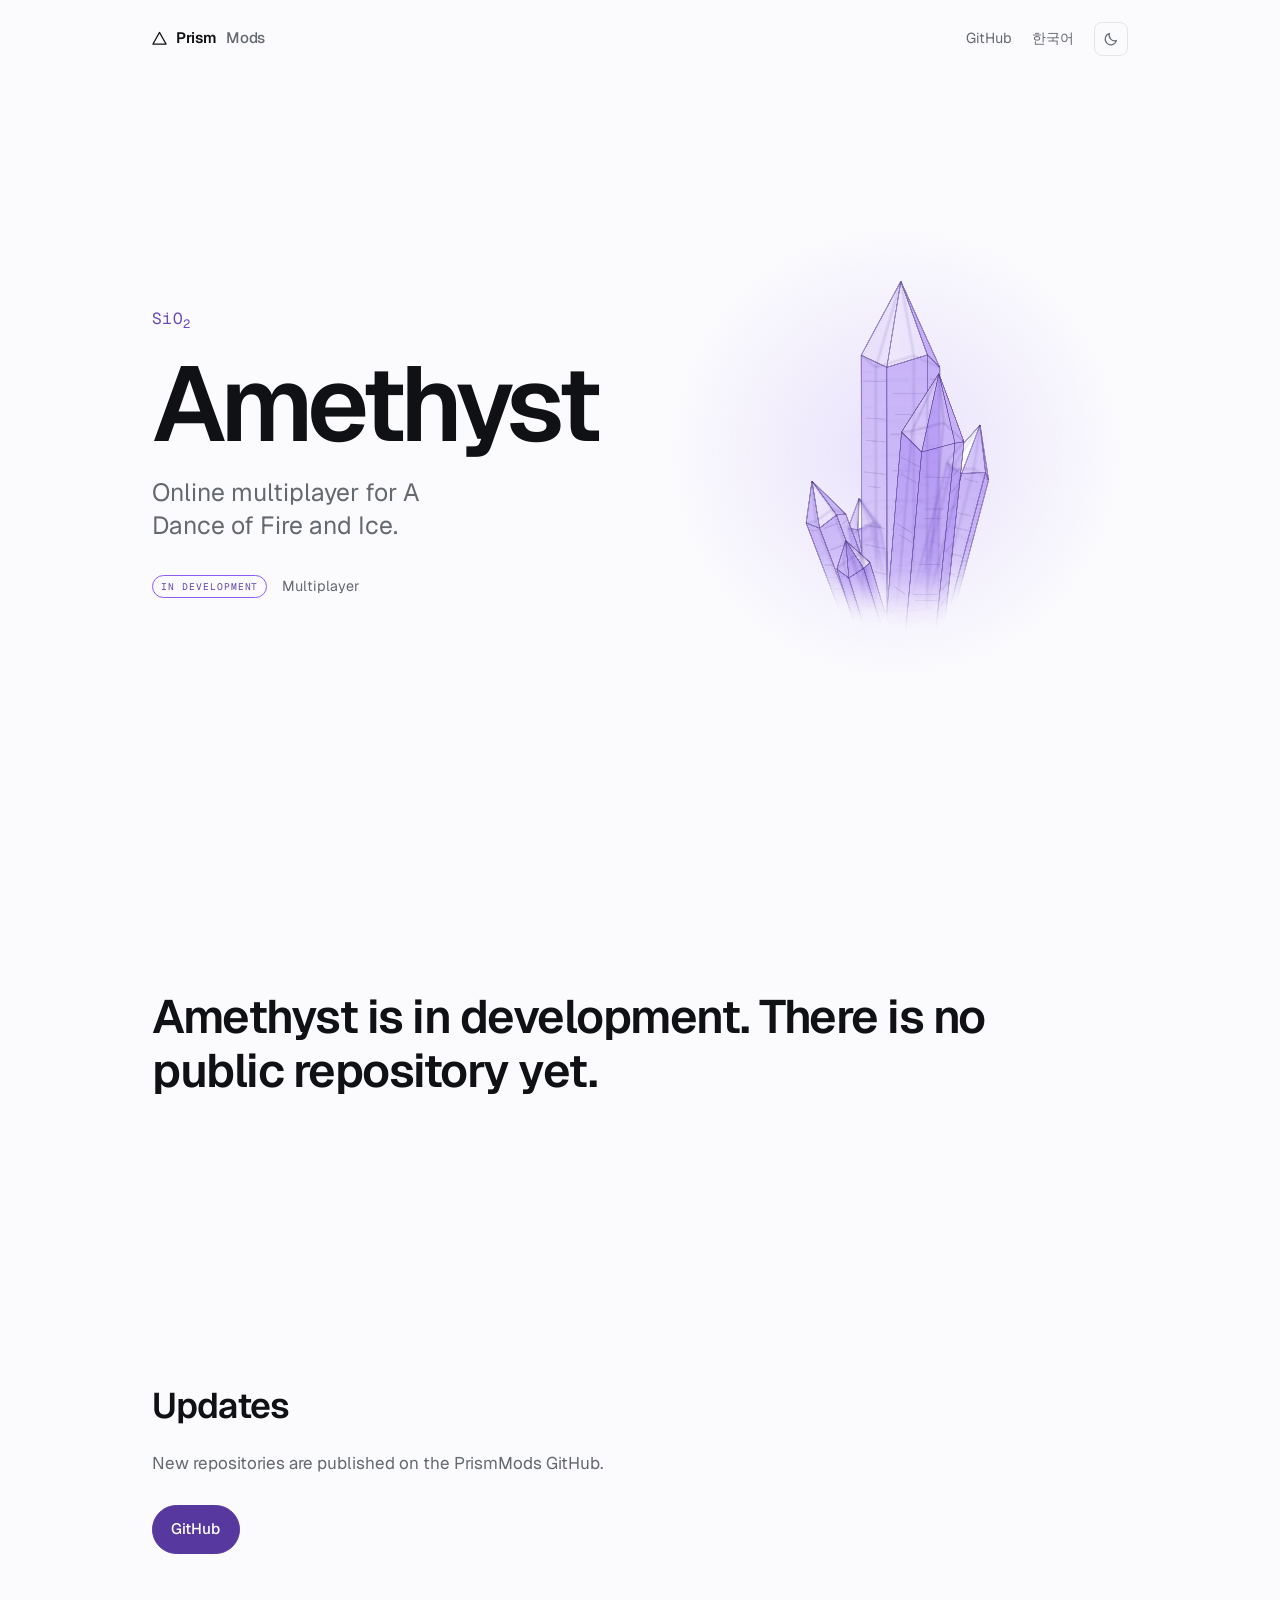
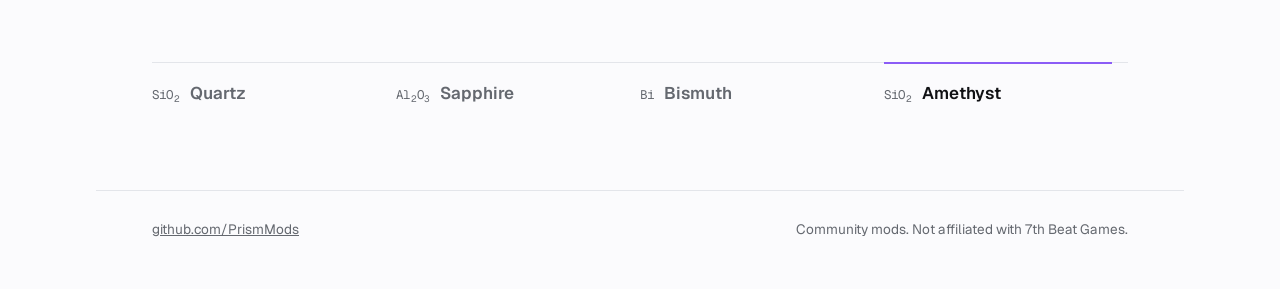
==== amethyst/index.html @ d1c024ca "Add mod pages, WebGL crystals and docs - The home page's mod cards become a ruled list, each row lin" ====
<!doctype html>
<html lang="en" dir="ltr">

<head>
  <meta charset="utf-8">
  <meta name="viewport" content="width=device-width, initial-scale=1">
  <title data-i18n="AMETHYST_TITLE">Amethyst — PrismMods</title>
  <meta name="description" data-i18n="AMETHYST_DESC"
    content="Amethyst is online multiplayer for A Dance of Fire and Ice, currently in development.">
  <meta name="color-scheme" content="light dark">

  <meta property="og:title" content="Amethyst — PrismMods">
  <meta property="og:description" content="Online multiplayer for A Dance of Fire and Ice, in development.">
  <meta property="og:type" content="website">
  <meta property="og:url" content="https://prismmods.github.io/amethyst/">

  <link rel="icon"
    href="data:image/svg+xml,%3Csvg xmlns='http://www.w3.org/2000/svg' viewBox='0 0 32 32'%3E%3Cpath d='M16 3 30 28H2Z' fill='none' stroke='%23101114' stroke-width='2.5' stroke-linejoin='round'/%3E%3Cpath d='M16 3v25' stroke='%238B5CF6' stroke-width='2'/%3E%3C/svg%3E">
  <link rel="preconnect" href="https://fonts.googleapis.com">
  <link rel="preconnect" href="https://fonts.gstatic.com" crossorigin>
  <link rel="stylesheet"
    href="https://fonts.googleapis.com/css2?family=Geist+Mono:wght@400;500&family=Geist:wght@400;500;600;700&display=swap">
  <link rel="stylesheet" href="../styles.css">

  <script>
    // Same pre-paint step as the home page: theme and language before first paint.
    document.documentElement.classList.add('js');
    try {
      var t = localStorage.getItem('theme');
      if (t) document.documentElement.dataset.theme = t;
      var l = localStorage.getItem('lang');
      document.documentElement.lang =
        l || ((navigator.language || '').toLowerCase().startsWith('ko') ? 'ko-KR' : 'en-US');
    } catch (e) { }
  </script>
</head>

<body class="modpage" style="--gem:#8b5cf6">
  <a class="skip" href="#main" data-i18n="SKIP_TO_CONTENT">Skip to content</a>

  <header class="bar">
    <a class="mark" href="../">
      <svg class="mark-glyph" viewBox="0 0 32 32" aria-hidden="true">
        <path d="M16 3 30 28H2Z" />
      </svg>
      Prism<span>Mods</span>
    </a>
    <nav class="bar-nav">
      <a href="https://github.com/PrismMods">GitHub</a>
      <button id="lang-toggle" type="button" lang="ko">한국어</button>
      <button id="theme-toggle" type="button" aria-label="Switch to dark theme">
        <svg class="icon-sun" viewBox="0 0 24 24" aria-hidden="true">
          <circle cx="12" cy="12" r="4.2" />
          <path
            d="M12 2v3M12 19v3M2 12h3M19 12h3M4.9 4.9l2.2 2.2M16.9 16.9l2.2 2.2M19.1 4.9l-2.2 2.2M7.1 16.9l-2.2 2.2" />
        </svg>
        <svg class="icon-moon" viewBox="0 0 24 24" aria-hidden="true">
          <path d="M20 14.5A8.5 8.5 0 0 1 9.5 4a8.5 8.5 0 1 0 10.5 10.5Z" />
        </svg>
      </button>
    </nav>
  </header>

  <main id="main">
    <section class="intro" aria-labelledby="mod-name">
      <div class="intro-copy">
        <p class="intro-formula formula">SiO<sub>2</sub></p>
        <h1 id="mod-name" class="intro-name">Amethyst</h1>
        <p class="intro-tag" data-i18n="AMETHYST_TAG">Online multiplayer for A Dance of Fire and Ice.</p>
        <p class="intro-meta">
          <span class="badge" data-i18n="STAGE_DEV">In development</span>
          <span data-i18n="CAT_MULTIPLAYER">Multiplayer</span>
        </p>
      </div>
      <canvas class="gem" data-crystal="amethyst" aria-hidden="true"></canvas>
    </section>

    <section class="statement">
      <p><span data-i18n="AMETHYST_STATEMENT">Amethyst is in development. There is no public repository yet.</span></p>
    </section>

    <section class="get" aria-labelledby="get-heading">
      <h2 id="get-heading" data-i18n="AMETHYST_GET">Updates</h2>
      <p class="get-note" data-i18n="AMETHYST_GET_NOTE">New repositories are published on the PrismMods GitHub.</p>
      <p class="get-links">
        <a class="btn btn-gem" href="https://github.com/PrismMods" data-i18n="BTN_FOLLOW">GitHub</a>
      </p>
    </section>

    <nav class="pager" aria-label="Mods" data-i18n-label="PAGER_LABEL">
      <ul>
        <li style="--gem:#e8a3b4"><a href="../quartz/"><span class="formula">SiO<sub>2</sub></span>Quartz</a></li>
        <li style="--gem:#3a6ff0"><a href="../sapphire/"><span
              class="formula">Al<sub>2</sub>O<sub>3</sub></span>Sapphire</a></li>
        <li class="bismuth" style="--gem:#12b5a0"><a href="../bismuth/"><span class="formula">Bi</span>Bismuth</a></li>
        <li style="--gem:#8b5cf6"><a href="../amethyst/" aria-current="page"><span
              class="formula">SiO<sub>2</sub></span>Amethyst</a></li>
      </ul>
    </nav>
  </main>

  <footer class="foot">
    <p><a href="https://github.com/PrismMods">github.com/PrismMods</a></p>
    <p data-i18n="FOOTER_NOTE">Community mods. Not affiliated with 7th Beat Games.</p>
  </footer>

  <script src="../site.js"></script>
</body>

</html>
---- styles.css ----
/* PrismMods — landing page and one page per mod.
   One idea: white light in, spectrum out. On the home page the spectrum appears
   exactly twice — as the rule under the hero, and as one edge per mod row. Each
   mod page takes a single colour from it. Everything else is graphite on paper. */

/* ---------- tokens ---------- */

:root {
  --is-dark: 0;
  /* read by the theme toggle; single source of truth */

  --paper: #fbfbfd;
  --raise: #ffffff;
  --ink: #101114;
  --muted: #64686f;
  --line: #e3e5ea;
  --ring: #3a6ff0;
  --beam: #2a2d33;
  --glass-hi: rgba(16, 17, 20, 0.12);
  --glass-lo: rgba(16, 17, 20, 0.02);
  --blend: multiply;
  --ray-blend: normal;

  --fringe-a: rgba(0, 166, 255, 0.62);
  --fringe-b: rgba(255, 40, 126, 0.58);

  --measure: 68rem;
  --pad: clamp(1.25rem, 5vw, 3.5rem);
  --bar-h: 4.85rem;           /* 1.35rem padding each side + the 34px toggle */

  --sans: "Geist", "Pretendard Variable", "Inter", system-ui, -apple-system, "Segoe UI", sans-serif;
  --mono: "Geist Mono", ui-monospace, "SF Mono", "Cascadia Mono", monospace;

  --out: cubic-bezier(0.16, 1, 0.3, 1);
}

/* Registered so the headline's dispersion can interpolate rather than flip
   halfway. Unsupported browsers get one jump, which is survivable. */
@property --spread {
  syntax: "<length>";
  inherits: false;
  initial-value: 0px;
}

/* Cursor position, normalised to -1..1 on each axis. Registered so they can
   ease back to rest instead of snapping when the pointer leaves. */
@property --tilt {
  syntax: "<number>";
  inherits: true;
  initial-value: 0;
}

@property --tilt-y {
  syntax: "<number>";
  inherits: true;
  initial-value: 0;
}

@media (prefers-color-scheme: dark) {
  :root {
    --is-dark: 1;
    --paper: #0b0c0e;
    --raise: #121317;
    --ink: #f1f2f5;
    --muted: #8d929b;
    --line: #22252b;
    --ring: #6f9bff;
    --beam: #ffffff;
    --glass-hi: rgba(255, 255, 255, 0.19);
    --glass-lo: rgba(255, 255, 255, 0.02);
    --blend: screen;
    --ray-blend: plus-lighter;
    --fringe-a: rgba(0, 208, 255, 0.58);
    --fringe-b: rgba(255, 66, 148, 0.54);
  }
}

/* Explicit choice beats the system preference, in both directions. */
:root[data-theme="light"] {
  --is-dark: 0;
  --paper: #fbfbfd;
  --raise: #ffffff;
  --ink: #101114;
  --muted: #64686f;
  --line: #e3e5ea;
  --ring: #3a6ff0;
  --beam: #2a2d33;
  --glass-hi: rgba(16, 17, 20, 0.12);
  --glass-lo: rgba(16, 17, 20, 0.02);
  --blend: multiply;
  --ray-blend: normal;
  --fringe-a: rgba(0, 166, 255, 0.62);
  --fringe-b: rgba(255, 40, 126, 0.58);
}

:root[data-theme="dark"] {
  --is-dark: 1;
  --paper: #0b0c0e;
  --raise: #121317;
  --ink: #f1f2f5;
  --muted: #8d929b;
  --line: #22252b;
  --ring: #6f9bff;
  --beam: #ffffff;
  --glass-hi: rgba(255, 255, 255, 0.19);
  --glass-lo: rgba(255, 255, 255, 0.02);
  --blend: screen;
  --ray-blend: plus-lighter;
  --fringe-a: rgba(0, 208, 255, 0.58);
  --fringe-b: rgba(255, 66, 148, 0.54);
}

/* ---------- base ---------- */

* {
  box-sizing: border-box;
}

html {
  -webkit-text-size-adjust: 100%;
}

body {
  margin: 0;
  background: var(--paper);
  color: var(--ink);
  font-family: var(--sans);
  font-size: clamp(1rem, 0.96rem + 0.2vw, 1.0625rem);
  line-height: 1.6;
  font-feature-settings: "ss01", "cv01";
  -webkit-font-smoothing: antialiased;
}

a {
  color: inherit;
}

:focus-visible {
  outline: 2px solid var(--ring);
  outline-offset: 3px;
  border-radius: 2px;
}

.skip {
  position: absolute;
  left: -9999px;
}

.skip:focus {
  left: var(--pad);
  top: 0.75rem;
  z-index: 10;
  padding: 0.5rem 0.9rem;
  background: var(--raise);
  border: 1px solid var(--line);
  border-radius: 6px;
  text-decoration: none;
}

/* ---------- top bar ---------- */

.bar {
  display: flex;
  align-items: center;
  justify-content: space-between;
  gap: 1rem;
  max-width: var(--measure);
  margin-inline: auto;
  padding: 1.35rem var(--pad);
}

.mark {
  display: inline-flex;
  align-items: center;
  gap: 0.55rem;
  font-weight: 600;
  font-size: 0.95rem;
  letter-spacing: -0.01em;
  text-decoration: none;
}

.mark span {
  color: var(--muted);
  font-weight: 500;
}

.mark-glyph {
  width: 15px;
  height: 15px;
  fill: none;
  stroke: currentColor;
  stroke-width: 2.5;
  stroke-linejoin: round;
}

.bar-nav {
  display: flex;
  align-items: center;
  gap: 1.25rem;
}

.bar-nav a {
  font-size: 0.9rem;
  color: var(--muted);
  text-decoration: none;
  transition: color 0.15s;
}

.bar-nav a:hover {
  color: var(--ink);
}

#lang-toggle {
  padding: 0;
  color: var(--muted);
  font: inherit;
  font-size: 0.9rem;
  background: none;
  border: 0;
  cursor: pointer;
  transition: color 0.15s;
}

#lang-toggle:hover {
  color: var(--ink);
}

/* The mono stack carries no Hangul, so Korean labels were dropping to a generic
   system monospace that sets small and thin. Give them the sans face instead —
   uppercase does nothing to Hangul anyway, so the label reads from tracking,
   size and colour, all of which survive the switch. */
:root[lang="ko-KR"] .eyebrow,
:root[lang="ko-KR"] .section-label,
:root[lang="ko-KR"] .credit-label,
:root[lang="ko-KR"] .badge {
  font-family: var(--sans);
}

:root[lang="ko-KR"] .eyebrow,
:root[lang="ko-KR"] .credit-label {
  font-size: 0.78rem;
}

:root[lang="ko-KR"] .section-label {
  font-size: 0.88rem;
}

:root[lang="ko-KR"] .badge {
  font-size: 0.66rem;
}

/* Korean set at Latin tracking reads loose, and Hangul must break on word
   boundaries rather than mid-word the way CJK normally does. */
:root[lang="ko-KR"] .eyebrow,
:root[lang="ko-KR"] .section-label,
:root[lang="ko-KR"] .credit-label {
  letter-spacing: 0.06em;
}

:root[lang="ko-KR"] .badge {
  letter-spacing: 0.04em;
}

:root[lang="ko-KR"] .lede,
:root[lang="ko-KR"] .row-blurb,
:root[lang="ko-KR"] .foot,
:root[lang="ko-KR"] .intro-tag,
:root[lang="ko-KR"] .statement,
:root[lang="ko-KR"] .step,
:root[lang="ko-KR"] .more-list,
:root[lang="ko-KR"] .get-note {
  word-break: keep-all;
}

/* Display-size Hangul at the Latin headline tracking crowds its jamo. */
:root[lang="ko-KR"] .statement p,
:root[lang="ko-KR"] .step h2 {
  letter-spacing: -0.012em;
}

#theme-toggle {
  display: grid;
  place-items: center;
  width: 34px;
  height: 34px;
  padding: 0;
  color: var(--muted);
  background: none;
  border: 1px solid var(--line);
  border-radius: 8px;
  cursor: pointer;
  transition: color 0.15s, border-color 0.15s;
}

#theme-toggle:hover {
  color: var(--ink);
  border-color: var(--muted);
}

#theme-toggle svg {
  grid-area: 1 / 1;
  width: 16px;
  height: 16px;
  fill: none;
  stroke: currentColor;
  stroke-width: 1.7;
  stroke-linecap: round;
  transition: transform 350ms var(--out);
}

#theme-toggle:hover svg {
  transform: rotate(35deg);
}

/* The button shows where you're going, not where you are. */
.icon-sun {
  display: none;
}

@media (prefers-color-scheme: dark) {
  .icon-sun {
    display: block;
  }

  .icon-moon {
    display: none;
  }
}

:root[data-theme="light"] .icon-moon,
:root[data-theme="dark"] .icon-sun {
  display: block;
}

:root[data-theme="light"] .icon-sun,
:root[data-theme="dark"] .icon-moon {
  display: none;
}

/* ---------- hero ---------- */

/* A fresh visit shows the hero and the spectrum rule, nothing more. The rule
   sits just inside the bottom edge as the cue that there is more below.
   Bottom padding exceeds top, which lifts the centred content off the middle. */
.hero {
  display: grid;
  gap: 2.5rem;
  align-items: center;
  min-height: calc(100svh - var(--bar-h) - 1.75rem);
  max-width: var(--measure);
  margin-inline: auto;
  padding: clamp(1.5rem, 4vh, 3rem) var(--pad) clamp(4rem, 10vh, 6.5rem);
  /* Short enough to track the cursor, long enough to glide back to rest. */
  transition: --tilt 160ms linear, --tilt-y 160ms linear;
}

@media (min-width: 62rem) {
  .hero {
    grid-template-columns: minmax(0, 1.05fr) minmax(0, 1fr);
    gap: 3rem;
  }
}

/* ---------- the prism ---------- */

/* A beam enters, the glass bends it, and what leaves is the same five stops as
   the rule below the hero. Light adds on a dark ground and subtracts on a pale
   one, so the whole scene blends accordingly. */
.stage {
  width: 100%;
  max-width: 34rem;
  height: auto;
  justify-self: center;
  pointer-events: none;
  mix-blend-mode: var(--blend);
  animation: rise 900ms var(--out) 300ms both;
}

/* Two idles at different periods — the composition breathes on one clock, the
   glass turns on another, so the pair never visibly repeats. */
.scene {
  animation: float 11s ease-in-out infinite alternate;
}

@keyframes float {
  from {
    transform: translateY(-5px);
  }

  to {
    transform: translateY(5px);
  }
}

/* Faces of the projected solid. The camera-facing ones read as surface; the
   rest show through the glass. */
.pane {
  opacity: 1;
}

.pane-far {
  opacity: 0.4;
}

/* The beam inside the glass, as a volume. Faces stack additively, so the slab
   is brightest where you are looking through the most of it. */
/* fill is set as an attribute in the script, not here: a fragment URL in an
   external stylesheet resolves against styles.css, so url(#interior) would
   dangle and the shape would render with no paint at all. */
.slab {
  opacity: 0.3;
  mix-blend-mode: var(--ray-blend);
}

/* The thread down the middle. Near full strength so the interior reads as one
   continuous beam with the two outside it, rather than a dim patch between. */
.slab-core {
  opacity: 0.78;
  mix-blend-mode: var(--ray-blend);
}

/* Light adds; it does not cover. The passes stack additively on a dark ground,
   which is what turns three translucent shapes into one glowing beam. */
.ray {
  mix-blend-mode: var(--ray-blend);
}

/* Tilting the glass steers what leaves it, so the cursor moves the exit beam
   and the prism together, and drives how hard everything glows. */
.ray-out {
  transform-origin: 358px 202px;
  transform: rotate(calc(var(--tilt-y) * -3.5deg));
}

.glow {
  opacity: clamp(0.35, calc(0.62 + var(--tilt) * 0.22 - var(--tilt-y) * 0.16), 1);
}

.spark {
  opacity: clamp(0.25, calc(0.52 + var(--tilt) * 0.2), 0.8);
}

.edge {
  fill: none;
  stroke: color-mix(in oklab, var(--ink) 55%, transparent);
  stroke-width: 1.25;
  stroke-linejoin: round;
}

/* Far geometry, read through the glass rather than across its surface. */
.far-edge {
  fill: none;
  stroke: color-mix(in oklab, var(--ink) 20%, transparent);
  stroke-width: 1;
  stroke-linejoin: round;
}

/* var() does not resolve inside SVG presentation attributes, so the
   theme-dependent fills live here instead. */
.s-beam {
  stop-color: var(--beam);
}

.s-hi {
  stop-color: var(--glass-hi);
}

.s-lo {
  stop-color: var(--glass-lo);
}

.eyebrow {
  margin: 0 0 1.75rem;
  font-family: var(--mono);
  font-size: 0.7rem;
  letter-spacing: 0.16em;
  text-transform: uppercase;
  color: var(--muted);
  animation: rise 600ms var(--out) both;
}

h1 {
  margin: 0;
  font-size: clamp(2.75rem, 1.5rem + 6vw, 6rem);
  font-weight: 600;
  line-height: 0.94;
  letter-spacing: -0.045em;
}

/* The signature: a lens fringe on the headline. It starts wide, converges on
   load, and afterwards tracks the cursor — turning a prism changes how far it
   spreads the light, so the headline does the same. */
.split {
  --fx: calc(0.015em + var(--spread) + var(--tilt) * 0.028em);
  --fy: calc(var(--tilt-y) * 0.009em);
  text-shadow:
    calc(var(--fx) * -1) calc(var(--fy) * -1) 0 var(--fringe-a),
    var(--fx) var(--fy) 0 var(--fringe-b);
  animation: converge 1200ms var(--out) 60ms both;
}

.split .line {
  display: block;
  animation: rise 750ms var(--out) both;
}

.split .line:nth-child(2) {
  animation-delay: 90ms;
}

@keyframes converge {
  from {
    --spread: 0.13em;
  }
}

@keyframes rise {
  from {
    opacity: 0;
    transform: translateY(12px);
  }
}

@keyframes beam {
  from {
    opacity: 0;
    transform: scaleX(0);
  }
}

.lede {
  max-width: 46ch;
  margin: 1.75rem 0 0;
  color: var(--muted);
  font-size: clamp(1rem, 0.95rem + 0.35vw, 1.15rem);
  animation: rise 700ms var(--out) 240ms both;
}

/* The one full spectrum on the page. Card edges are drawn from it. */
.spectrum {
  height: 2px;
  max-width: var(--measure);
  margin-inline: auto;
  background: linear-gradient(90deg,
      #8b5cf6 0%, #3a6ff0 26%, #12b5a0 50%, #e0b33c 72%, #e8a3b4 100%);
  opacity: 0.9;
  transform-origin: left center;
  animation: beam 950ms var(--out) 340ms both;
}

/* ---------- mods ---------- */

.mods {
  max-width: var(--measure);
  margin-inline: auto;
  padding: clamp(2.5rem, 7vh, 4.5rem) var(--pad) clamp(3rem, 9vh, 5.5rem);
}

.section-label {
  margin: 0 0 2rem;
  font-family: var(--mono);
  font-size: 0.78rem;
  font-weight: 400;
  letter-spacing: 0.16em;
  text-transform: uppercase;
  color: var(--muted);
  transition: opacity 520ms var(--out), transform 520ms var(--out);
}

/* Scroll reveal, gated on .js so a scriptless visitor never sees a blank grid.
   The stagger index comes from JS as --i. */
.js .reveal {
  opacity: 0;
  transform: translateY(14px);
}

.js .reveal.in {
  opacity: 1;
  transform: none;
}

/* One ruled row per mod. The gem edge is the device the cards used to carry:
   a short stub at rest that runs the full height of the row on hover. */
.modlist {
  margin: 0;
  padding: 0;
  list-style: none;
  border-top: 1px solid var(--line);
}

.modlist li {
  border-bottom: 1px solid var(--line);
  transition:
    opacity 520ms var(--out) calc(var(--i, 0) * 60ms),
    transform 520ms var(--out) calc(var(--i, 0) * 60ms);
}

.row {
  position: relative;
  display: grid;
  grid-template-columns: 4.25rem minmax(0, 12rem) minmax(0, 1fr) auto;
  align-items: baseline;
  gap: 0.35rem 2rem;
  padding: 1.6rem 1rem 1.6rem 1.5rem;
  text-decoration: none;
  transition: background 180ms ease;
}

.row:focus-visible {
  outline-offset: -2px;
}

.row::before {
  content: "";
  position: absolute;
  top: 0;
  bottom: 0;
  left: 0;
  width: 4px;
  background: var(--gem);
  transform: scaleY(0.3);
  transition: transform 280ms var(--out);
}

.row:hover,
.row:focus-visible {
  background: color-mix(in oklab, var(--gem) 6%, transparent);
}

.row:hover::before,
.row:focus-visible::before {
  transform: none;
}

/* Bismuth really is iridescent — it gets the only gradient edge. */
.bismuth .row::before,
.bismuth a::before {
  background: linear-gradient(180deg, #12b5a0, #e0b33c 55%, #c05fd1);
}

/* Chemical formulae are case-sensitive: Bi is bismuth, BI is boron iodide. */
.formula {
  font-family: var(--mono);
  text-transform: none;
  letter-spacing: 0.02em;
}

.formula sub {
  font-size: 0.75em;
}

.row-formula {
  color: var(--muted);
  font-size: 0.8rem;
}

.row-name {
  font-size: 1.45rem;
  font-weight: 600;
  line-height: 1.2;
  letter-spacing: -0.025em;
}

.row-name small {
  display: block;
  margin-top: 0.2rem;
  color: var(--muted);
  font-size: 0.8rem;
  font-weight: 400;
  letter-spacing: 0;
}

.row-blurb {
  max-width: 44ch;
  color: var(--muted);
  font-size: 0.95rem;
  text-wrap: pretty;
}

.row .badge {
  justify-self: end;
}

/* Narrow screens: formula over the name, the stage beside it, blurb below. */
@media (max-width: 45.99rem) {
  .row {
    grid-template-columns: minmax(0, 1fr) auto;
    padding: 1.35rem 0.5rem 1.35rem 1.25rem;
  }

  .row-formula,
  .row-blurb {
    grid-column: 1 / -1;
  }

  .row .badge {
    grid-row: 2;
    grid-column: 2;
    align-self: center;
  }
}

.badge {
  padding: 0.2rem 0.5rem;
  border: 1px solid var(--gem);
  border-radius: 999px;
  color: color-mix(in oklab, var(--gem) 70%, var(--ink));
  font-family: var(--mono);
  font-size: 0.6rem;
  font-weight: 400;
  letter-spacing: 0.1em;
  text-transform: uppercase;
  white-space: nowrap;
}

/* ---------- credits ---------- */

.credits {
  max-width: var(--measure);
  margin-inline: auto;
  padding: 0 var(--pad) clamp(3rem, 9vh, 5.5rem);
}

.credit-grid {
  display: grid;
  grid-template-columns: 1fr;
  gap: 2.5rem;
}

@media (min-width: 46rem) {
  .credit-grid {
    grid-template-columns: repeat(2, 1fr);
    gap: 3rem;
  }
}

.credit-group {
  transition: opacity 520ms var(--out) calc(var(--i, 0) * 60ms),
    transform 520ms var(--out) calc(var(--i, 0) * 60ms);
}

.credit-label {
  margin: 0 0 0.9rem;
  font-family: var(--mono);
  font-size: 0.7rem;
  font-weight: 400;
  letter-spacing: 0.1em;
  text-transform: uppercase;
  color: var(--muted);
}

.names {
  display: flex;
  flex-wrap: wrap;
  gap: 0.4rem 1.4rem;
  margin: 0;
  padding: 0;
  list-style: none;
  font-size: 0.95rem;
}

.names a {
  text-decoration: none;
  border-bottom: 1px solid var(--line);
  padding-bottom: 1px;
  transition: border-color 0.15s;
}

.names a:hover {
  border-bottom-color: var(--ink);
}

/* The catch-all thanks is a sentence, not a name — let it hold its own line. */
.names-rest {
  flex-basis: 100%;
  color: var(--muted);
}

/* ---------- footer ---------- */

.foot {
  display: flex;
  flex-wrap: wrap;
  justify-content: space-between;
  gap: 0.5rem 2rem;
  max-width: var(--measure);
  margin-inline: auto;
  padding: 1.75rem var(--pad) 3rem;
  border-top: 1px solid var(--line);
  color: var(--muted);
  font-size: 0.85rem;
}

.foot p {
  margin: 0;
}

/* ---------- mod pages ---------- */

/* One page per mod: the mineral itself turning beside the name, a statement,
   then a pinned scene that shows the mod at work. The crystal is drawn by
   site.js. Scrubbed motion in the scene is a CSS scroll timeline behind
   @supports at the end of this section; without one, each element rests in its
   final state. */

.intro {
  display: grid;
  gap: 1rem 3rem;
  align-items: center;
  min-height: calc(100svh - var(--bar-h));
  max-width: var(--measure);
  margin-inline: auto;
  padding: 0 var(--pad) clamp(3rem, 8vh, 5rem);
}

@media (min-width: 56rem) {
  .intro {
    grid-template-columns: minmax(0, 1fr) minmax(0, 1fr);
  }
}

.intro-copy {
  animation: rise 750ms var(--out) both;
}

.intro-formula {
  margin: 0 0 1.25rem;
  color: color-mix(in oklab, var(--gem) 75%, var(--ink));
  font-size: 1rem;
}

.intro-name {
  margin: 0;
  font-size: clamp(3.5rem, 1.8rem + 6vw, 7.5rem);
  font-weight: 600;
  line-height: 0.92;
  letter-spacing: -0.05em;
}

.intro-tag {
  max-width: 28ch;
  margin: 1.5rem 0 0;
  color: var(--muted);
  font-size: clamp(1.15rem, 1rem + 0.8vw, 1.55rem);
  line-height: 1.35;
  text-wrap: balance;
}

.intro-meta {
  display: flex;
  align-items: center;
  gap: 0.9rem;
  margin: 2rem 0 0;
  color: var(--muted);
  font-size: 0.9rem;
}

/* The crystal sits above the name on phones and beside it on wider screens,
   on a pool of the mod's colour. */
.gem {
  order: -1;
  width: 100%;
  max-width: 17rem;
  height: auto;
  justify-self: center;
  overflow: visible;
  aspect-ratio: 1;
  background: radial-gradient(closest-side, color-mix(in oklab, var(--gem) 16%, transparent), transparent);
  animation: rise 900ms var(--out) 150ms both;
}

@media (min-width: 56rem) {
  .gem {
    order: 0;
    max-width: 32rem;
  }
}

/* ---------- statement ---------- */

.statement {
  max-width: var(--measure);
  margin-inline: auto;
  padding: clamp(3rem, 10vh, 7rem) var(--pad) clamp(5rem, 18vh, 11rem);
}

.statement p {
  max-width: 30ch;
  margin: 0;
  font-size: clamp(1.6rem, 1rem + 2.4vw, 3.1rem);
  font-weight: 600;
  line-height: 1.16;
  letter-spacing: -0.032em;
  text-wrap: pretty;
}

/* ---------- pinned scene ---------- */

/* Phones: the stage sticks to the top on a paper ground and the steps scroll
   up beneath it. Wider screens: steps on the left, stage pinned on the right. */
.scene {
  display: grid;
  max-width: var(--measure);
  margin-inline: auto;
  padding: 0 var(--pad);
}

.scene-stage {
  position: sticky;
  top: 0;
  z-index: 2;
  display: grid;
  align-items: center;
  padding: 1rem 0 1.5rem;
  background: var(--paper);
}

.step {
  display: flex;
  flex-direction: column;
  justify-content: center;
  min-height: 72svh;
  padding-block: 2rem;
  transition: opacity 400ms var(--out);
}

/* Gated on .js like the reveal: without script nothing marks a step active,
   so they all stay at full strength. */
.js .step {
  opacity: 0.28;
}

.js .step.on {
  opacity: 1;
}

.step h2 {
  max-width: 18ch;
  margin: 0;
  font-size: clamp(1.5rem, 1.1rem + 1.4vw, 2.25rem);
  font-weight: 600;
  line-height: 1.15;
  letter-spacing: -0.03em;
  text-wrap: balance;
}

.step p {
  max-width: 38ch;
  margin: 1rem 0 0;
  color: var(--muted);
  font-size: 1.05rem;
  text-wrap: pretty;
}

@media (min-width: 56rem) {
  .scene {
    grid-template-columns: minmax(0, 0.85fr) minmax(0, 1.15fr);
    column-gap: clamp(2.5rem, 5vw, 5rem);
  }

  .scene-stage {
    grid-row: 1;
    grid-column: 2;
    align-self: start;
    height: 100svh;
    padding: 0;
    background: none;
  }

  .steps {
    grid-row: 1;
    grid-column: 1;
  }

  .step {
    min-height: 100svh;
  }
}

/* ---------- the screen ---------- */

/* A game or editor window. Always dark, whatever the page theme, because the
   game is. */
.screen {
  --scr: #0f1117;
  --scr-2: #171a22;
  --scr-3: #252a35;
  --scr-ink: #e9ecf2;
  --scr-dim: #7b8291;
  --scr-line: #2a2f3b;
  --fire: #ef5b45;
  --ice: #4b8dff;
  position: relative;
  width: 100%;
  aspect-ratio: 8 / 5;
  container-type: inline-size;
  overflow: hidden;
  color: var(--scr-ink);
  background: var(--scr);
  border-radius: 12px;
  box-shadow:
    0 0 0 1px color-mix(in oklab, var(--ink) 10%, transparent),
    0 40px 80px -48px color-mix(in oklab, var(--gem) 70%, transparent);
}

/* A faint grid is the one cue that this is the editor, not a level. */
.editor {
  background-image:
    linear-gradient(rgba(255, 255, 255, 0.035) 1px, transparent 1px),
    linear-gradient(90deg, rgba(255, 255, 255, 0.035) 1px, transparent 1px);
  background-size: 6.25% 10%;
}

/* Everything inside a pane is laid out in the 480 × 300 units of its SVG, so
   the HTML and the drawing scale together at any width. 1u = 1/480 of the
   screen, read from the screen as a container. */
.pane {
  --u: calc(100cqw / 480);
  position: absolute;
  inset: 0;
  font-size: calc(11 * var(--u));
  line-height: 1.3;
  opacity: 0;
  transition: opacity 500ms var(--out);
}

.pane.on {
  opacity: 1;
}

.pane>* {
  position: absolute;
  left: calc(var(--x, 0) * var(--u));
  top: calc(var(--y, 0) * var(--u));
  width: calc(var(--w) * var(--u));
  height: calc(var(--h) * var(--u));
  margin: 0;
}

.pane>.track {
  inset: 0;
  width: 100%;
  height: 100%;
}

/* Tracks. A tile is a run of stroke; the cuts pass gaps through it halfway
   between tile centres, which is what makes a line read as ADOFAI tiles. */
.tiles,
.cuts,
.ghost,
.lane-tiles {
  fill: none;
  stroke-linejoin: round;
}

.tiles {
  stroke: #d3d8e2;
  stroke-width: 14;
  stroke-linecap: round;
}

.cuts {
  stroke: var(--scr);
  stroke-width: 15;
  stroke-dasharray: 1.5 28.5;
  stroke-dashoffset: -14.25;
}

.ghost {
  stroke: var(--gem);
  stroke-width: 14;
  stroke-linecap: round;
  opacity: 0.5;
}

.lane-tiles {
  stroke: #2c313d;
  stroke-width: 14;
  stroke-dasharray: 27 3;
}

.anchor {
  fill: none;
  stroke: var(--gem);
  stroke-width: 2.5;
}

.fire {
  fill: var(--fire);
}

.ice {
  fill: var(--ice);
}

.orbit {
  transform-origin: 240px 168px;
}

/* In-game windows and controls. */
.ui-card {
  padding: calc(9 * var(--u)) calc(10 * var(--u));
  background: var(--scr-2);
  border: 1px solid var(--scr-line);
  border-radius: calc(6 * var(--u));
  box-shadow: 0 calc(8 * var(--u)) calc(24 * var(--u)) rgba(0, 0, 0, 0.4);
}

.ui-card p {
  margin: 0;
}

.ui-card .ui-title {
  margin-bottom: calc(6 * var(--u));
  color: var(--scr-dim);
  font-size: calc(9 * var(--u));
}

.ui-chip {
  padding: calc(2 * var(--u)) calc(7 * var(--u));
  color: var(--scr-dim);
  font-size: calc(9 * var(--u));
  white-space: nowrap;
  border: 1px solid var(--scr-line);
  border-radius: 999px;
}

.ui-btn {
  padding: calc(4 * var(--u)) calc(10 * var(--u));
  color: #fff;
  font-size: calc(9.5 * var(--u));
  font-weight: 600;
  text-align: center;
  white-space: nowrap;
  background: var(--gem);
  border-radius: calc(4 * var(--u));
}

/* Sapphire: angle pad, docking, timeline, variables and script, shapes. */
.pad-field {
  padding: calc(6 * var(--u)) calc(7 * var(--u));
  font-family: var(--mono);
  font-size: calc(11 * var(--u));
  white-space: nowrap;
  background: var(--scr);
  border: 1px solid color-mix(in oklab, var(--gem) 60%, transparent);
  border-radius: calc(4 * var(--u));
}

/* Typed by stepping its width a character at a time — the mono face makes
   every character exactly 1ch. The right border is the caret. */
.typed {
  display: inline-block;
  width: calc(var(--n) * 1ch);
  overflow: hidden;
  font: inherit;
  vertical-align: bottom;
  border-right: 1px solid var(--gem);
}

.ui-card .pad-foot {
  display: flex;
  align-items: center;
  justify-content: space-between;
  margin-top: calc(7 * var(--u));
}

/* Docking: a floating window is dragged onto the sidebar's tab rail and
   becomes a tab there. The rail lights while the window hovers it. */
.toolbar {
  display: flex;
  gap: calc(4 * var(--u));
  height: calc(22 * var(--u));
  padding: calc(4 * var(--u)) calc(8 * var(--u));
  background: var(--scr-2);
  border-bottom: 1px solid var(--scr-line);
}

.toolbar i {
  width: calc(14 * var(--u));
  background: var(--scr-3);
  border-radius: calc(3 * var(--u));
}

.toolbar i:nth-child(4) {
  background: color-mix(in oklab, var(--gem) 70%, transparent);
}

.side {
  display: grid;
  align-content: start;
  gap: calc(10 * var(--u));
  padding: calc(8 * var(--u));
  background: var(--scr-2);
  border-right: 1px solid var(--scr-line);
}

.side-tabs {
  display: flex;
  gap: calc(3 * var(--u));
  margin: 0;
  padding: calc(2 * var(--u));
  font-size: calc(8.5 * var(--u));
  border-radius: calc(4 * var(--u));
}

.side-tabs span {
  padding: calc(2 * var(--u)) calc(5 * var(--u));
  color: var(--scr-dim);
  border-radius: calc(3 * var(--u));
}

.side-tabs .on {
  color: var(--scr-ink);
  background: var(--scr-3);
}

.side-tabs .new-tab {
  color: var(--scr-ink);
  background: color-mix(in oklab, var(--gem) 45%, transparent);
}

.float-win {
  transform-origin: top left;
}

.float-win svg {
  display: block;
  width: 100%;
}

/* A pointer riding the window's title bar while it's dragged. */
.cursor {
  position: absolute;
  top: calc(6 * var(--u));
  left: calc(70 * var(--u));
  width: calc(10 * var(--u));
  height: calc(15 * var(--u));
  background: #fff;
  clip-path: polygon(0 0, 100% 66%, 58% 66%, 78% 100%, 60% 100%, 40% 70%, 0 92%);
}

.strip {
  display: grid;
  gap: calc(6 * var(--u));
  padding: calc(9 * var(--u)) calc(10 * var(--u));
  background: var(--scr-2);
  border-top: 1px solid var(--scr-line);
}

.strip i {
  display: block;
  width: var(--len);
  height: calc(6 * var(--u));
  margin-left: var(--at);
  background: color-mix(in oklab, var(--gem) 30%, var(--scr-3));
  border-radius: 999px;
}

/* Quick chart's key hints card. */
.hints p {
  display: flex;
  align-items: center;
  gap: calc(5 * var(--u));
  margin-bottom: calc(4 * var(--u));
  color: var(--scr-dim);
  font-size: calc(9 * var(--u));
}

.pane kbd {
  min-width: calc(14 * var(--u));
  padding: calc(1 * var(--u)) calc(4 * var(--u));
  color: var(--scr-ink);
  font-family: var(--mono);
  font-size: calc(8.5 * var(--u));
  text-align: center;
  background: var(--scr-3);
  border-radius: calc(3 * var(--u));
}

/* Event timeline in Cam mode: a value graph over three property lanes. */
.modes {
  display: flex;
  gap: calc(3 * var(--u));
  font-size: calc(9 * var(--u));
}

.modes span {
  padding: calc(2 * var(--u)) calc(7 * var(--u));
  color: var(--scr-dim);
  border: 1px solid var(--scr-line);
  border-radius: 999px;
}

.modes .on {
  color: var(--scr-ink);
  background: color-mix(in oklab, var(--gem) 22%, transparent);
  border-color: color-mix(in oklab, var(--gem) 60%, transparent);
}

.graph-grid,
.lane {
  stroke: var(--scr-line);
}

.curve {
  fill: none;
  stroke: var(--gem);
  stroke-width: 2.2;
}

.kf {
  fill: #fff;
}

.tween {
  fill: color-mix(in oklab, var(--gem) 38%, transparent);
}

.lane-labels {
  display: grid;
  color: var(--scr-dim);
  font-size: calc(8.5 * var(--u));
  line-height: calc(30 * var(--u));
}

.playhead {
  stroke: #fff;
  stroke-width: 1.5;
}

/* Variables and Script. */
.code {
  margin: 0;
  color: var(--scr-ink);
  font-family: var(--mono);
  font-size: calc(9.5 * var(--u));
  line-height: 1.55;
  white-space: pre;
}

.code b {
  color: color-mix(in oklab, var(--gem) 75%, #fff);
  font-weight: 400;
}

.code em {
  color: #f2c14e;
  font-style: normal;
}

.code-lines {
  height: calc(var(--lines) * 1.55em);
  overflow: hidden;
}

.formula-field {
  display: flex;
  justify-content: space-between;
  color: color-mix(in oklab, var(--gem) 75%, #fff);
}

.peek {
  color: var(--scr-dim);
}

/* Shape library. */
.shape-body {
  display: grid;
  grid-template-columns: calc(92 * var(--u)) 1fr;
  gap: calc(10 * var(--u));
}

.shape-body .menu-side {
  border-right: 0;
  border-radius: calc(4 * var(--u));
}

.shape-grid {
  display: grid;
  grid-template-columns: repeat(2, 1fr);
  gap: calc(8 * var(--u));
}

.shape-card {
  margin: 0;
  padding: calc(4 * var(--u));
  color: var(--scr-dim);
  font-size: calc(9 * var(--u));
  text-align: center;
  background: var(--scr);
  border: 1px solid var(--scr-line);
  border-radius: calc(5 * var(--u));
}

.shape-card svg {
  display: block;
  width: 100%;
  height: calc(62 * var(--u));
}

.shape-card.picked {
  border-color: var(--gem);
}

.mini {
  fill: none;
  stroke: #d3d8e2;
  stroke-width: 6;
  stroke-linecap: round;
  stroke-linejoin: round;
}

/* Bismuth: HUD, key viewer, game UI editor. Defaults are Bismuth's own:
   " | " separators, grey-to-blue progress that turns gold at 100%. */
.hud-stats p {
  display: flex;
  gap: 0.35em;
  margin: 0;
  font-size: calc(12 * var(--u));
  line-height: 1.4;
  text-shadow: 0 calc(1.5 * var(--u)) 0 rgba(0, 0, 0, 0.5);
}

.hud-stats.right p {
  justify-content: flex-end;
}

.hud-stats span::after {
  content: " |";
  color: var(--scr-dim);
}

.hud-stats b,
.combo b {
  font-weight: 600;
}

.acc {
  color: #7fb2ff;
}

/* Counters are CSS counters fed by registered integers, so a scroll timeline
   can count them up. The resting value is the last frame. */
@property --progress {
  syntax: "<integer>";
  inherits: false;
  initial-value: 0;
}

@property --combo {
  syntax: "<integer>";
  inherits: false;
  initial-value: 0;
}

@property --total {
  syntax: "<integer>";
  inherits: false;
  initial-value: 0;
}

@property --held {
  syntax: "<integer>";
  inherits: false;
  initial-value: 0;
}

@property --on {
  syntax: "<number>";
  inherits: true;
  initial-value: 0;
}

.progress {
  --progress: 100;
  counter-reset: progress var(--progress);
  color: #f2c14e;
}

.progress::after {
  content: counter(progress) "%";
}

.combo {
  line-height: 1;
  text-align: center;
}

.combo span {
  display: block;
  margin-bottom: calc(4 * var(--u));
  font-size: calc(10 * var(--u));
}

.combo-n {
  --combo: 512;
  counter-reset: combo var(--combo);
  color: #a9c8ff;
  font-size: calc(36 * var(--u));
}

.combo-n::after {
  content: counter(combo);
}

.judgements {
  display: flex;
  justify-content: center;
  gap: calc(12 * var(--u));
  font-weight: 600;
}

.judgements span:nth-child(1),
.judgements span:nth-child(7) {
  color: #ff6257;
}

.judgements span:nth-child(2),
.judgements span:nth-child(6) {
  color: #ffa24c;
}

.judgements span:nth-child(3),
.judgements span:nth-child(5) {
  color: #cbe35a;
}

.judgements span:nth-child(4) {
  color: #5ee08a;
}

.kv {
  display: grid;
  grid-template-columns: repeat(4, calc(40 * var(--u))) repeat(2, calc(48 * var(--u)));
  gap: calc(4 * var(--u));
  align-items: end;
}

/* Rain rises out of the key. Notes start below the track's bottom edge, out
   of sight, and the tape carrying them slides up through it. */
.rain {
  position: relative;
  height: calc(120 * var(--u));
  overflow: hidden;
  -webkit-mask-image: linear-gradient(transparent, #000 45%);
  mask-image: linear-gradient(transparent, #000 45%);
}

.tape {
  position: absolute;
  top: 100%;
  left: calc(4 * var(--u));
  right: calc(4 * var(--u));
}

.tape i {
  position: absolute;
  left: 0;
  right: 0;
  top: calc(var(--a) * var(--u));
  height: calc(var(--h) * var(--u));
  background: #fff;
}

.key,
.kv-stat {
  display: grid;
  place-items: center;
  height: calc(40 * var(--u));
  border-radius: calc(7 * var(--u));
}

.key {
  color: color-mix(in srgb, #000 calc(var(--held) * 100%), #fff);
  font-size: calc(14 * var(--u));
  font-weight: 600;
  background: color-mix(in srgb, #fff calc(var(--held) * 100%), #1d212b);
}

.kv-stat {
  align-content: center;
  gap: calc(2 * var(--u));
  font-size: calc(13 * var(--u));
  font-weight: 600;
  line-height: 1;
  background: #1d212b;
}

.kv-stat small {
  color: var(--scr-dim);
  font-size: calc(8 * var(--u));
  font-weight: 400;
}

.total {
  --total: 16;
  counter-reset: total var(--total);
}

.total::after {
  content: counter(total);
}

/* Handles for things being moved: dashed bounds with two corner grips. */
.handle,
.drag {
  display: grid;
  place-items: center;
  padding: calc(5 * var(--u));
  line-height: 1;
  border: 1px dashed color-mix(in oklab, var(--gem) 75%, #fff);
}

.handle::before,
.handle::after,
.drag::before,
.drag::after {
  content: "";
  position: absolute;
  width: calc(5 * var(--u));
  height: calc(5 * var(--u));
  background: #fff;
}

.handle::before,
.drag::before {
  top: calc(-3 * var(--u));
  left: calc(-3 * var(--u));
}

.handle::after,
.drag::after {
  right: calc(-3 * var(--u));
  bottom: calc(-3 * var(--u));
}

.ui-chip.editing {
  color: var(--scr-ink);
  border-color: color-mix(in oklab, var(--gem) 60%, transparent);
}

.percent {
  font-size: calc(40 * var(--u));
  font-weight: 700;
}

.countdown {
  font-size: calc(28 * var(--u));
  font-weight: 700;
}

.autoplay {
  color: var(--scr-dim);
}

/* Quartz: the menu, Reorganize, TUF. */
.menu {
  display: grid;
  grid-template-columns: calc(96 * var(--u)) 1fr;
  overflow: hidden;
  background: var(--scr-2);
  border: 1px solid var(--scr-line);
  border-radius: calc(8 * var(--u));
}

.menu-side {
  margin: 0;
  padding: calc(10 * var(--u)) calc(6 * var(--u));
  font-size: calc(10 * var(--u));
  list-style: none;
  background: var(--scr);
  border-right: 1px solid var(--scr-line);
}

.menu-side li {
  padding: calc(6 * var(--u)) calc(8 * var(--u));
  color: var(--scr-dim);
  border-radius: calc(4 * var(--u));
}

.menu-side li.on {
  color: var(--scr-ink);
  background: color-mix(in oklab, var(--gem) 24%, transparent);
}

.menu-body {
  padding: calc(12 * var(--u)) calc(14 * var(--u));
}

.menu-title {
  margin: 0 0 calc(6 * var(--u));
  font-size: calc(13 * var(--u));
  font-weight: 600;
}

.mod-row,
.level-row {
  display: flex;
  align-items: center;
  justify-content: space-between;
  gap: calc(10 * var(--u));
  margin: 0;
  padding: calc(8 * var(--u)) 0;
  font-size: calc(10.5 * var(--u));
  border-bottom: 1px solid var(--scr-line);
}

/* One registered number drives both the track colour and the knob. */
.switch {
  --on: 1;
  position: relative;
  width: calc(26 * var(--u));
  height: calc(14 * var(--u));
  background: color-mix(in srgb, var(--gem) calc(var(--on) * 100%), var(--scr-3));
  border-radius: 999px;
}

.switch::after {
  content: "";
  position: absolute;
  top: calc(2 * var(--u));
  left: calc((2 + 12 * var(--on)) * var(--u));
  width: calc(10 * var(--u));
  height: calc(10 * var(--u));
  background: #fff;
  border-radius: 50%;
}

.meter {
  display: block;
  flex: none;
  width: calc(70 * var(--u));
  height: calc(5 * var(--u));
  overflow: hidden;
  background: var(--scr-3);
  border-radius: 999px;
}

.fill {
  display: block;
  height: 100%;
  background: var(--gem);
  transform-origin: left;
}

.thumb {
  flex: none;
  width: calc(32 * var(--u));
  height: calc(22 * var(--u));
  background: linear-gradient(135deg, hsl(var(--hue) 60% 58%), hsl(calc(var(--hue) + 40) 55% 32%));
  border-radius: calc(3 * var(--u));
}

.lines {
  display: grid;
  flex: 1;
  gap: calc(5 * var(--u));
}

.lines i {
  display: block;
  height: calc(5 * var(--u));
  background: var(--scr-3);
  border-radius: 999px;
}

.lines .short {
  width: 55%;
}

.edge-progress {
  height: calc(4 * var(--u));
  background: var(--scr-3);
}

.edge-progress i {
  display: block;
  width: 62%;
  height: 100%;
  background: var(--gem);
}

.drag {
  background: rgba(255, 255, 255, 0.03);
}

.combo-box {
  font-size: calc(22 * var(--u));
  font-weight: 700;
}

.combo-box small {
  margin-bottom: calc(3 * var(--u));
  color: var(--scr-dim);
  font-size: calc(8 * var(--u));
  font-weight: 500;
}

.keys-box {
  grid-auto-flow: column;
  gap: calc(4 * var(--u));
}

.keys-box i {
  width: calc(22 * var(--u));
  height: calc(22 * var(--u));
  background: #1d212b;
  border-radius: calc(4 * var(--u));
}

/* ---------- more, get, pager ---------- */

.more,
.get {
  max-width: var(--measure);
  margin-inline: auto;
  padding: clamp(4rem, 13vh, 8rem) var(--pad) 0;
}

.get {
  padding-bottom: clamp(4rem, 12vh, 7rem);
}

.more h2,
.get h2 {
  margin: 0 0 1.75rem;
  font-size: clamp(1.5rem, 1.1rem + 1.4vw, 2.25rem);
  font-weight: 600;
  letter-spacing: -0.03em;
}

.more-list {
  display: grid;
  margin: 0;
  padding: 0;
  list-style: none;
  border-top: 1px solid var(--line);
}

@media (min-width: 40rem) {
  .more-list {
    grid-template-columns: repeat(2, 1fr);
    column-gap: 2rem;
  }
}

@media (min-width: 62rem) {
  .more-list {
    grid-template-columns: repeat(3, 1fr);
  }
}

.more-list li {
  border-bottom: 1px solid var(--line);
}

.more-list a {
  display: block;
  height: 100%;
  padding: 1.2rem 0 1.35rem;
  text-decoration: none;
}

.more-name {
  display: block;
  font-weight: 600;
  transition: color 0.15s;
}

.more-line {
  display: block;
  max-width: 36ch;
  margin-top: 0.3rem;
  color: var(--muted);
  font-size: 0.92rem;
  text-wrap: pretty;
}

.more-list a:hover .more-name {
  color: color-mix(in oklab, var(--gem) 75%, var(--ink));
}

.get-note {
  max-width: 52ch;
  margin: -0.75rem 0 1.75rem;
  color: var(--muted);
}

.get-links {
  display: flex;
  flex-wrap: wrap;
  gap: 0.75rem;
  margin: 0;
}

.btn {
  display: inline-flex;
  align-items: center;
  padding: 0.7rem 1.15rem;
  font-size: 0.95rem;
  font-weight: 500;
  text-decoration: none;
  border: 1px solid var(--line);
  border-radius: 999px;
  transition: border-color 0.15s, background 0.15s;
}

.btn:hover {
  border-color: var(--muted);
}

/* Darkened so white text clears contrast on every gem, teal included. */
.btn-gem {
  --deep: color-mix(in oklab, var(--gem) 72%, #000);
  color: #fff;
  background: var(--deep);
  border-color: var(--deep);
}

.btn-gem:hover {
  --deep: color-mix(in oklab, var(--gem) 60%, #000);
  border-color: var(--deep);
}

/* The mod list again, as a switcher: all four, the current one lit. */
.pager {
  max-width: var(--measure);
  margin-inline: auto;
  padding: 0 var(--pad) clamp(2.5rem, 7vh, 4rem);
}

.pager ul {
  display: grid;
  grid-template-columns: repeat(2, 1fr);
  margin: 0;
  padding: 0;
  list-style: none;
  border-top: 1px solid var(--line);
}

@media (min-width: 46rem) {
  .pager ul {
    grid-template-columns: repeat(4, 1fr);
  }
}

.pager li {
  position: relative;
}

.pager a {
  display: flex;
  align-items: baseline;
  gap: 0.6rem;
  padding: 1.1rem 1rem 1.2rem 0;
  color: var(--muted);
  font-weight: 600;
  text-decoration: none;
  transition: color 0.15s;
}

.pager a::before {
  content: "";
  position: absolute;
  top: -1px;
  left: 0;
  right: 1rem;
  height: 2px;
  background: var(--gem);
  transform: scaleX(0);
  transform-origin: left;
  transition: transform 280ms var(--out);
}

.pager a:hover,
.pager a[aria-current] {
  color: var(--ink);
}

.pager a:hover::before,
.pager a[aria-current]::before {
  transform: none;
}

.pager .formula {
  color: var(--muted);
  font-size: 0.78rem;
  font-weight: 400;
}

/* ---------- scroll-driven motion ---------- */

@supports (animation-timeline: scroll()) {
  @media (prefers-reduced-motion: no-preference) {

    /* Each pane scrubs against its own step's passage through the viewport.
       The steps and the stage are siblings, hence the shared scope. */
    .scene {
      timeline-scope: --s0, --s1, --s2, --s3, --s4;
    }

    .step[data-step="0"] {
      view-timeline: --s0 block;
    }

    .step[data-step="1"] {
      view-timeline: --s1 block;
    }

    .step[data-step="2"] {
      view-timeline: --s2 block;
    }

    .step[data-step="3"] {
      view-timeline: --s3 block;
    }

    .step[data-step="4"] {
      view-timeline: --s4 block;
    }

    .pane[data-step="0"] {
      --tl: --s0;
    }

    .pane[data-step="1"] {
      --tl: --s1;
    }

    .pane[data-step="2"] {
      --tl: --s2;
    }

    .pane[data-step="3"] {
      --tl: --s3;
    }

    .pane[data-step="4"] {
      --tl: --s4;
    }

    .scrub {
      animation-duration: 1ms;
      animation-timing-function: linear;
      animation-fill-mode: both;
      animation-timeline: var(--tl);
      animation-range: var(--r, cover 30% cover 66%);
    }

    .draw,
    .run {
      stroke-dasharray: 1;
    }

    .draw {
      animation-name: draw;
    }

    .run {
      animation-name: run;
    }

    .typed {
      animation-name: type;
      animation-timing-function: steps(var(--n), end);
    }

    .placed {
      animation-name: placed;
    }

    .press {
      animation-name: press;
    }

    .playhead {
      animation-name: scan;
    }

    .float-win {
      animation-name: dock;
    }

    .new-tab {
      animation-name: tab-in;
    }

    .side-tabs {
      animation-name: rail-glow;
    }

    .code-lines {
      animation-name: lines-in;
      animation-timing-function: steps(var(--lines), end);
    }

    .appear {
      animation-name: appear;
    }

    .picked {
      animation-name: pick;
    }

    .orbit {
      animation-name: orbit;
    }

    .progress {
      animation-name: progress;
    }

    .combo-n {
      animation-name: combo;
    }

    .tape {
      animation-name: rain;
    }

    .kv-col[data-key="d"] .key {
      animation-name: kv-d;
    }

    .kv-col[data-key="f"] .key {
      animation-name: kv-f;
    }

    .kv-col[data-key="j"] .key {
      animation-name: kv-j;
    }

    .kv-col[data-key="k"] .key {
      animation-name: kv-k;
    }

    .total {
      animation-name: kv-total;
    }

    .percent {
      animation-name: move-percent;
    }

    .countdown {
      animation-name: grow;
    }

    .autoplay {
      animation-name: hide;
    }

    .switch {
      animation-name: switch-on;
    }

    .fill {
      animation-name: fill-up;
    }

    .combo-box {
      animation-name: drag-combo;
    }

    .keys-box {
      animation-name: drag-keys;
    }
  }
}

@keyframes draw {
  from {
    stroke-dashoffset: 1;
  }

  to {
    stroke-dashoffset: 0;
  }
}

/* The angle pad's ghost draws while the expression types, then gives way to
   the placed tiles. */
@keyframes run {
  from {
    stroke-dashoffset: 1;
  }

  60% {
    stroke-dashoffset: 0;
  }

  80% {
    opacity: 0.5;
  }

  92%,
  to {
    stroke-dashoffset: 0;
    opacity: 0;
  }
}

@keyframes type {
  from {
    width: 0;
  }

  60%,
  to {
    width: calc(var(--n) * 1ch);
  }
}

@keyframes placed {

  from,
  80% {
    opacity: 0;
  }

  92%,
  to {
    opacity: 1;
  }
}

@keyframes press {

  from,
  78% {
    transform: none;
    filter: none;
  }

  86% {
    transform: scale(0.9);
    filter: brightness(1.35);
  }

  to {
    transform: none;
    filter: none;
  }
}

@keyframes scan {
  from {
    transform: none;
  }

  to {
    transform: translateX(376px);
  }
}

@keyframes dock {

  from,
  12% {
    transform: none;
    opacity: 1;
  }

  70% {
    transform: translate(calc(-178 * var(--u)), calc(-56 * var(--u))) scale(0.45);
    opacity: 1;
  }

  80%,
  to {
    transform: translate(calc(-178 * var(--u)), calc(-56 * var(--u))) scale(0.45);
    opacity: 0;
  }
}

@keyframes tab-in {

  from,
  72% {
    opacity: 0;
    transform: scale(0.6);
  }

  82%,
  to {
    opacity: 1;
    transform: none;
  }
}

@keyframes rail-glow {

  from,
  40%,
  90%,
  to {
    box-shadow: none;
  }

  55%,
  78% {
    box-shadow: 0 0 0 1px var(--gem), 0 0 calc(16 * var(--u)) color-mix(in oklab, var(--gem) 40%, transparent);
  }
}

@keyframes lines-in {
  from {
    height: 0;
  }

  70%,
  to {
    height: calc(var(--lines) * 1.55em);
  }
}

@keyframes appear {

  from,
  86% {
    opacity: 0;
  }

  92%,
  to {
    opacity: 1;
  }
}

@keyframes pick {

  from,
  55% {
    border-color: var(--scr-line);
  }

  62%,
  to {
    border-color: var(--gem);
  }
}

@keyframes orbit {
  from {
    transform: none;
  }

  to {
    transform: rotate(-540deg);
  }
}

@keyframes progress {
  from {
    --progress: 0;
    color: #8f97a6;
  }

  99% {
    --progress: 99;
    color: #7fb2ff;
  }

  to {
    --progress: 100;
    color: #f2c14e;
  }
}

@keyframes combo {
  from {
    --combo: 0;
    color: #fff;
  }
}

/* The tape travels its full length (the deepest note plus the visible track),
   and the keyframes below light each key while one of its notes crosses the
   key's top edge. Offsets are note depth ÷ 634, generated from the note
   positions in bismuth/index.html; move a note and regenerate these. */
@keyframes rain {
  from {
    transform: none;
  }

  to {
    transform: translateY(calc(-634 * var(--u)));
  }
}

@keyframes kv-d {
  0%, 3.15% { --held: 0; }
  3.16%, 5.36% { --held: 1; }
  5.37%, 20.5% { --held: 0; }
  20.51%, 22.71% { --held: 1; }
  22.72%, 39.43% { --held: 0; }
  39.44%, 47.32% { --held: 1; }
  47.33%, 61.51% { --held: 0; }
  61.52%, 63.72% { --held: 1; }
  63.73%, 100% { --held: 0; }
}

@keyframes kv-f {
  0%, 9.46% { --held: 0; }
  9.47%, 11.67% { --held: 1; }
  11.68%, 26.81% { --held: 0; }
  26.82%, 29.02% { --held: 1; }
  29.03%, 50.47% { --held: 0; }
  50.48%, 52.68% { --held: 1; }
  52.69%, 67.82% { --held: 0; }
  67.83%, 70.03% { --held: 1; }
  70.04%, 100% { --held: 0; }
}

@keyframes kv-j {
  0%, 14.98% { --held: 0; }
  14.99%, 17.19% { --held: 1; }
  17.2%, 33.12% { --held: 0; }
  33.13%, 35.33% { --held: 1; }
  35.34%, 39.43% { --held: 0; }
  39.44%, 47.32% { --held: 1; }
  47.33%, 72.56% { --held: 0; }
  72.57%, 74.76% { --held: 1; }
  74.77%, 100% { --held: 0; }
}

@keyframes kv-k {
  0%, 6.31% { --held: 0; }
  6.32%, 8.52% { --held: 1; }
  8.53%, 23.66% { --held: 0; }
  23.67%, 33.12% { --held: 1; }
  33.13%, 55.99% { --held: 0; }
  56%, 58.2% { --held: 1; }
  58.21%, 78.86% { --held: 0; }
  78.87%, 81.07% { --held: 1; }
  81.08%, 100% { --held: 0; }
}

/* One step per note start; the chord at 39.44% adds two. */
@keyframes kv-total {
  0%, 3.15% { --total: 0; }
  3.16%, 6.31% { --total: 1; }
  6.32%, 9.46% { --total: 2; }
  9.47%, 14.98% { --total: 3; }
  14.99%, 20.5% { --total: 4; }
  20.51%, 23.66% { --total: 5; }
  23.67%, 26.81% { --total: 6; }
  26.82%, 33.12% { --total: 7; }
  33.13%, 39.43% { --total: 8; }
  39.44%, 50.47% { --total: 10; }
  50.48%, 55.99% { --total: 11; }
  56%, 61.51% { --total: 12; }
  61.52%, 67.82% { --total: 13; }
  67.83%, 72.56% { --total: 14; }
  72.57%, 78.86% { --total: 15; }
  78.87%, 100% { --total: 16; }
}

@keyframes move-percent {
  from {
    transform: none;
  }

  to {
    transform: translate(calc(-150 * var(--u)), calc(150 * var(--u))) scale(0.5);
  }
}

@keyframes grow {
  from {
    transform: none;
  }

  to {
    transform: scale(1.6);
  }
}

@keyframes hide {
  from {
    opacity: 1;
  }

  to {
    opacity: 0.25;
  }
}

@keyframes switch-on {
  from {
    --on: 0;
  }

  to {
    --on: 1;
  }
}

@keyframes fill-up {
  from {
    transform: scaleX(0);
  }

  to {
    transform: none;
  }
}

@keyframes drag-combo {
  from {
    transform: translate(calc(120 * var(--u)), calc(90 * var(--u)));
  }

  to {
    transform: none;
  }
}

@keyframes drag-keys {
  from {
    transform: translate(calc(170 * var(--u)), calc(-100 * var(--u)));
  }

  to {
    transform: none;
  }
}

@media (prefers-reduced-motion: reduce) {

  *,
  *::before {
    animation: none !important;
    transition: none !important;
  }

  /* Animations are off, so the reveal would otherwise strand these at zero. */
  .js .reveal {
    opacity: 1;
    transform: none;
  }
}
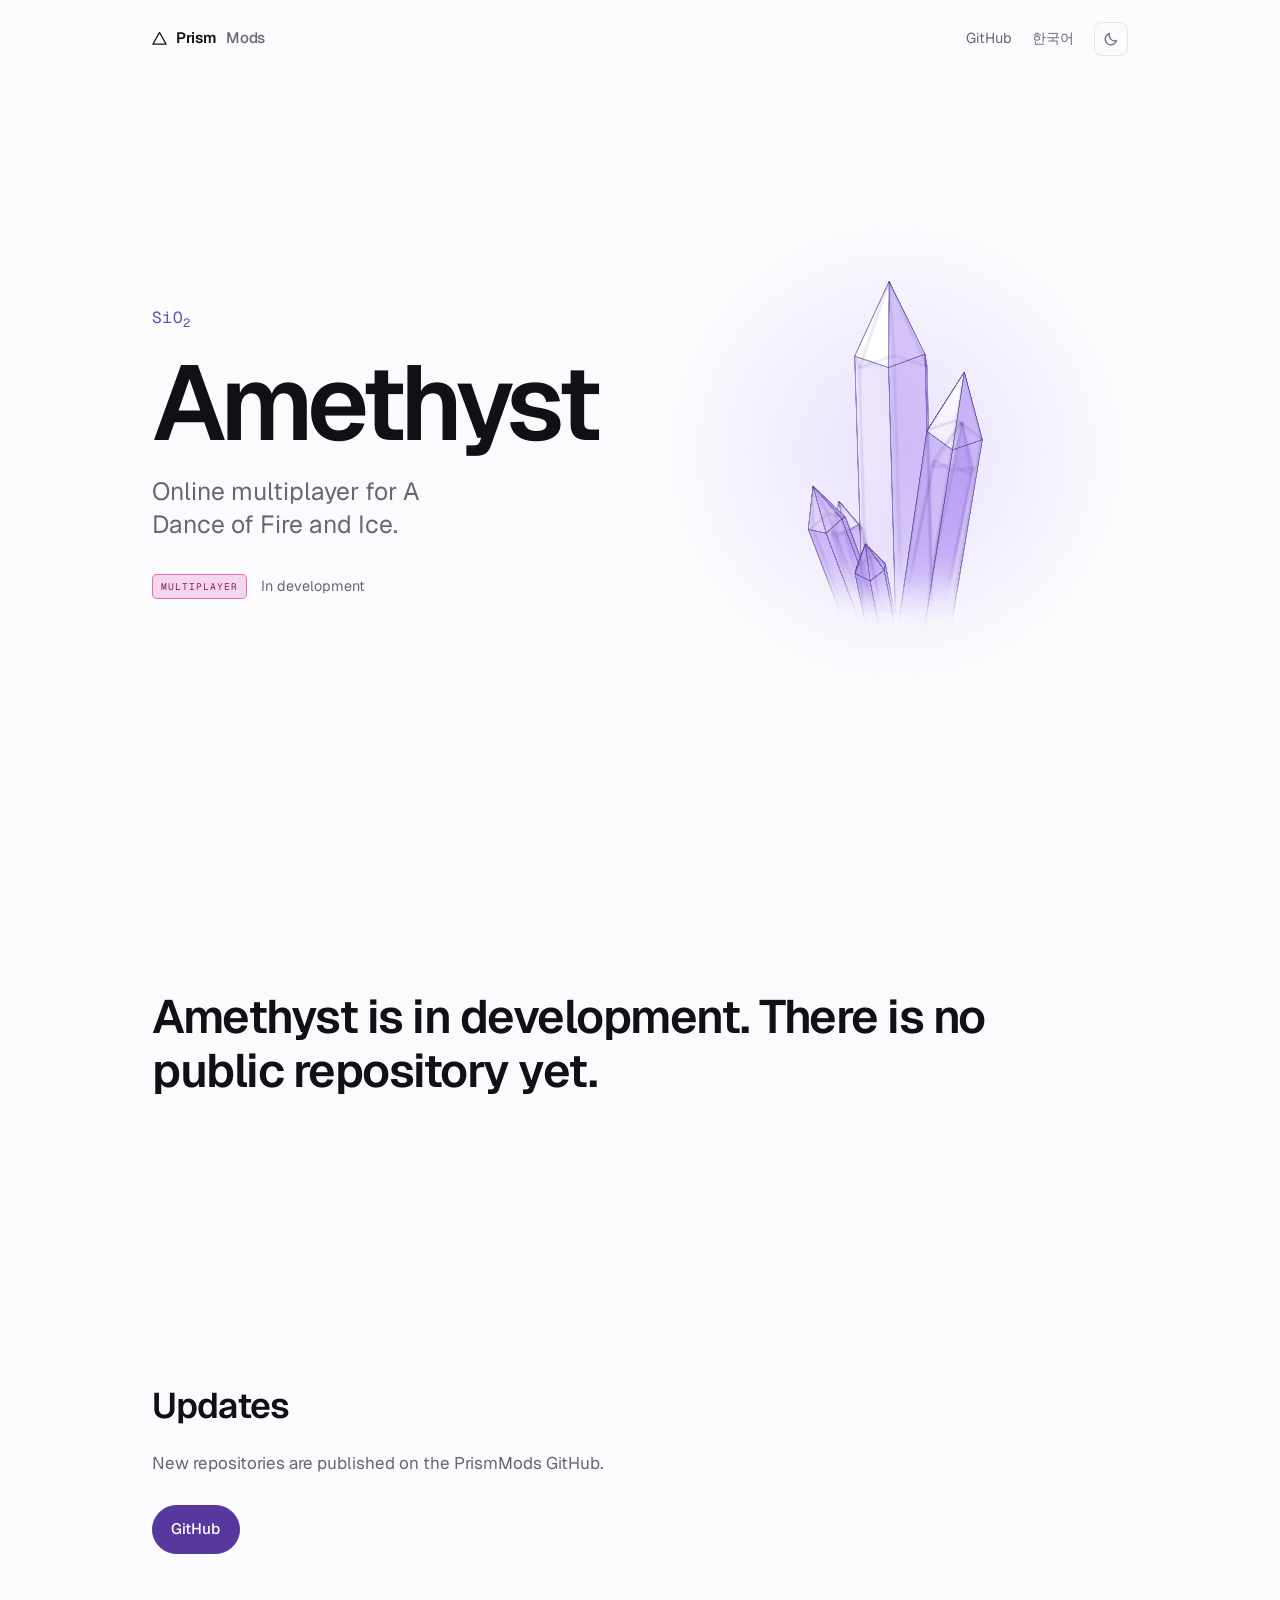
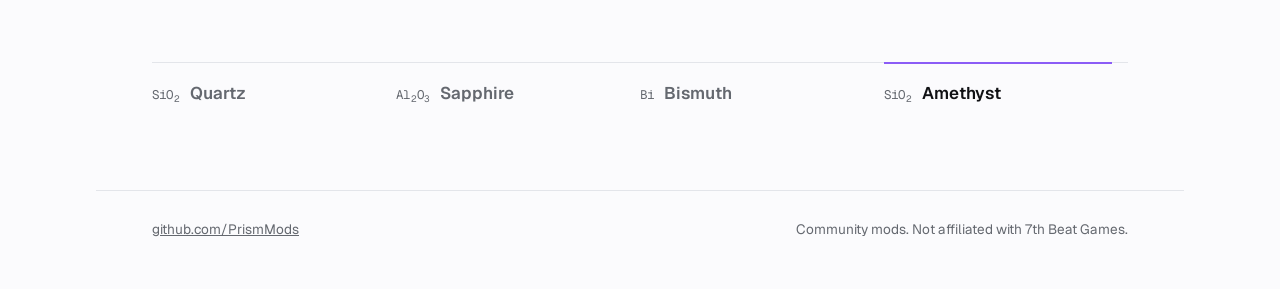
==== commit 9a385f44: "Cover Quartz v3, show live release versions, tag mods by type Quartz page follows v3.0.0-alpha: the " ====
--- a/amethyst/index.html
+++ b/amethyst/index.html
@@ -68,8 +68,8 @@
         <h1 id="mod-name" class="intro-name">Amethyst</h1>
         <p class="intro-tag" data-i18n="AMETHYST_TAG">Online multiplayer for A Dance of Fire and Ice.</p>
         <p class="intro-meta">
-          <span class="badge" data-i18n="STAGE_DEV">In development</span>
-          <span data-i18n="CAT_MULTIPLAYER">Multiplayer</span>
+          <span class="badge multiplayer" data-i18n="CAT_MULTIPLAYER">Multiplayer</span>
+          <span data-i18n="STAGE_DEV">In development</span>
         </p>
       </div>
       <canvas class="gem" data-crystal="amethyst" aria-hidden="true"></canvas>
--- a/styles.css
+++ b/styles.css
@@ -661,15 +661,6 @@
   letter-spacing: -0.025em;
 }
 
-.row-name small {
-  display: block;
-  margin-top: 0.2rem;
-  color: var(--muted);
-  font-size: 0.8rem;
-  font-weight: 400;
-  letter-spacing: 0;
-}
-
 .row-blurb {
   max-width: 44ch;
   color: var(--muted);
@@ -677,8 +668,18 @@
   text-wrap: pretty;
 }
 
-.row .badge {
+.row-stage {
+  display: grid;
   justify-self: end;
+  justify-items: end;
+  gap: 0.6rem;
+}
+
+.row-stage .releases {
+  flex-direction: column;
+  align-items: end;
+  gap: 0.25rem;
+  margin: 0;
 }
 
 /* Narrow screens: formula over the name, the stage beside it, blurb below. */
@@ -693,24 +694,38 @@
     grid-column: 1 / -1;
   }
 
-  .row .badge {
+  .row-stage {
     grid-row: 2;
     grid-column: 2;
     align-self: center;
   }
 }
 
+/* The kind of mod, colour coded by kind with hues from TUF's difficulty bar. */
 .badge {
-  padding: 0.2rem 0.5rem;
-  border: 1px solid var(--gem);
-  border-radius: 999px;
-  color: color-mix(in oklab, var(--gem) 70%, var(--ink));
+  padding: 0.25rem 0.5rem;
+  border: 1px solid color-mix(in oklab, var(--cat) 50%, transparent);
+  border-radius: 0.3rem;
+  color: color-mix(in oklab, var(--cat) 65%, var(--ink));
+  background: color-mix(in oklab, var(--cat) 14%, transparent);
   font-family: var(--mono);
   font-size: 0.6rem;
   font-weight: 400;
   letter-spacing: 0.1em;
   text-transform: uppercase;
   white-space: nowrap;
+}
+
+.badge.gameplay {
+  --cat: #00c46a;
+}
+
+.badge.editor {
+  --cat: #0099ff;
+}
+
+.badge.multiplayer {
+  --cat: #d20097;
 }
 
 /* ---------- credits ---------- */
@@ -853,6 +868,37 @@
   margin: 2rem 0 0;
   color: var(--muted);
   font-size: 0.9rem;
+}
+
+/* Latest releases, filled in from GitHub; nothing shows until they arrive. */
+.releases {
+  display: flex;
+  flex-wrap: wrap;
+  gap: 0.4rem 1.25rem;
+  margin: 1rem 0 0;
+  color: var(--muted);
+  font-family: var(--mono);
+  font-size: 0.75rem;
+}
+
+.releases:empty {
+  display: none;
+}
+
+.releases a {
+  color: inherit;
+  text-decoration: none;
+}
+
+.releases a:hover {
+  color: var(--ink);
+}
+
+.releases [data-i18n] {
+  color: color-mix(in oklab, var(--gem) 70%, var(--ink));
+  font-size: 0.6rem;
+  letter-spacing: 0.1em;
+  text-transform: uppercase;
 }
 
 /* The crystal sits above the name on phones and beside it on wider screens,
@@ -915,13 +961,23 @@
   background: var(--paper);
 }
 
+/* Each step is taller than the screen and its text sticks partway down, so
+   the text holds still while its scene plays, then moves on. On phones it
+   holds in the space below the pinned stage. The sticky box itself has no
+   height and the text is centred on it, overflowing evenly, so the text
+   pins and lets go on the same line whatever its length. */
 .step {
+  min-height: 130svh;
+  transition: opacity 400ms var(--out);
+}
+
+.step-copy {
+  position: sticky;
+  top: 66%;
   display: flex;
   flex-direction: column;
   justify-content: center;
-  min-height: 72svh;
-  padding-block: 2rem;
-  transition: opacity 400ms var(--out);
+  height: 0;
 }
 
 /* Gated on .js like the reveal: without script nothing marks a step active,
@@ -967,13 +1023,21 @@
     background: none;
   }
 
+  /* The stage centres its picture in a screen-tall box, so the steps start
+     half a screen down and end half a screen early: the first rises level
+     with the picture and pins with it, and the last lets go with it. */
   .steps {
     grid-row: 1;
     grid-column: 1;
+    padding-block: 50svh;
   }
 
   .step {
-    min-height: 100svh;
+    min-height: 150svh;
+  }
+
+  .step-copy {
+    top: 50%;
   }
 }
 
@@ -1188,24 +1252,29 @@
 
 .side {
   display: grid;
+  grid-template-columns: minmax(0, 1fr);
   align-content: start;
   gap: calc(10 * var(--u));
-  padding: calc(8 * var(--u));
+  padding: calc(7 * var(--u));
   background: var(--scr-2);
   border-right: 1px solid var(--scr-line);
 }
 
+/* Sized so all three tabs fit once Shapes docks; the column can't grow to
+   make room, so nothing spills past the sidebar. */
 .side-tabs {
   display: flex;
   gap: calc(3 * var(--u));
   margin: 0;
   padding: calc(2 * var(--u));
-  font-size: calc(8.5 * var(--u));
+  overflow: hidden;
+  font-size: calc(8 * var(--u));
+  white-space: nowrap;
   border-radius: calc(4 * var(--u));
 }
 
 .side-tabs span {
-  padding: calc(2 * var(--u)) calc(5 * var(--u));
+  padding: calc(2 * var(--u)) calc(4 * var(--u));
   color: var(--scr-dim);
   border-radius: calc(3 * var(--u));
 }
@@ -1744,12 +1813,26 @@
   transform-origin: left;
 }
 
-.thumb {
+/* TUF difficulty: the letter over the number on a disc of the level's colour. */
+.diff {
+  display: grid;
   flex: none;
-  width: calc(32 * var(--u));
-  height: calc(22 * var(--u));
-  background: linear-gradient(135deg, hsl(var(--hue) 60% 58%), hsl(calc(var(--hue) + 40) 55% 32%));
-  border-radius: calc(3 * var(--u));
+  place-content: center;
+  width: calc(24 * var(--u));
+  height: calc(24 * var(--u));
+  color: #fff;
+  font-size: calc(10.5 * var(--u));
+  font-weight: 700;
+  line-height: 1;
+  text-align: center;
+  background: var(--d);
+  border: calc(1.5 * var(--u)) solid rgba(255, 255, 255, 0.85);
+  border-radius: 50%;
+}
+
+.diff small {
+  font-size: calc(5 * var(--u));
+  font-weight: 600;
 }
 
 .lines {
@@ -2263,13 +2346,13 @@
   }
 
   70% {
-    transform: translate(calc(-178 * var(--u)), calc(-56 * var(--u))) scale(0.45);
+    transform: translate(calc(-190 * var(--u)), calc(-22 * var(--u))) scale(0.4);
     opacity: 1;
   }
 
   80%,
   to {
-    transform: translate(calc(-178 * var(--u)), calc(-56 * var(--u))) scale(0.45);
+    transform: translate(calc(-190 * var(--u)), calc(-22 * var(--u))) scale(0.4);
     opacity: 0;
   }
 }
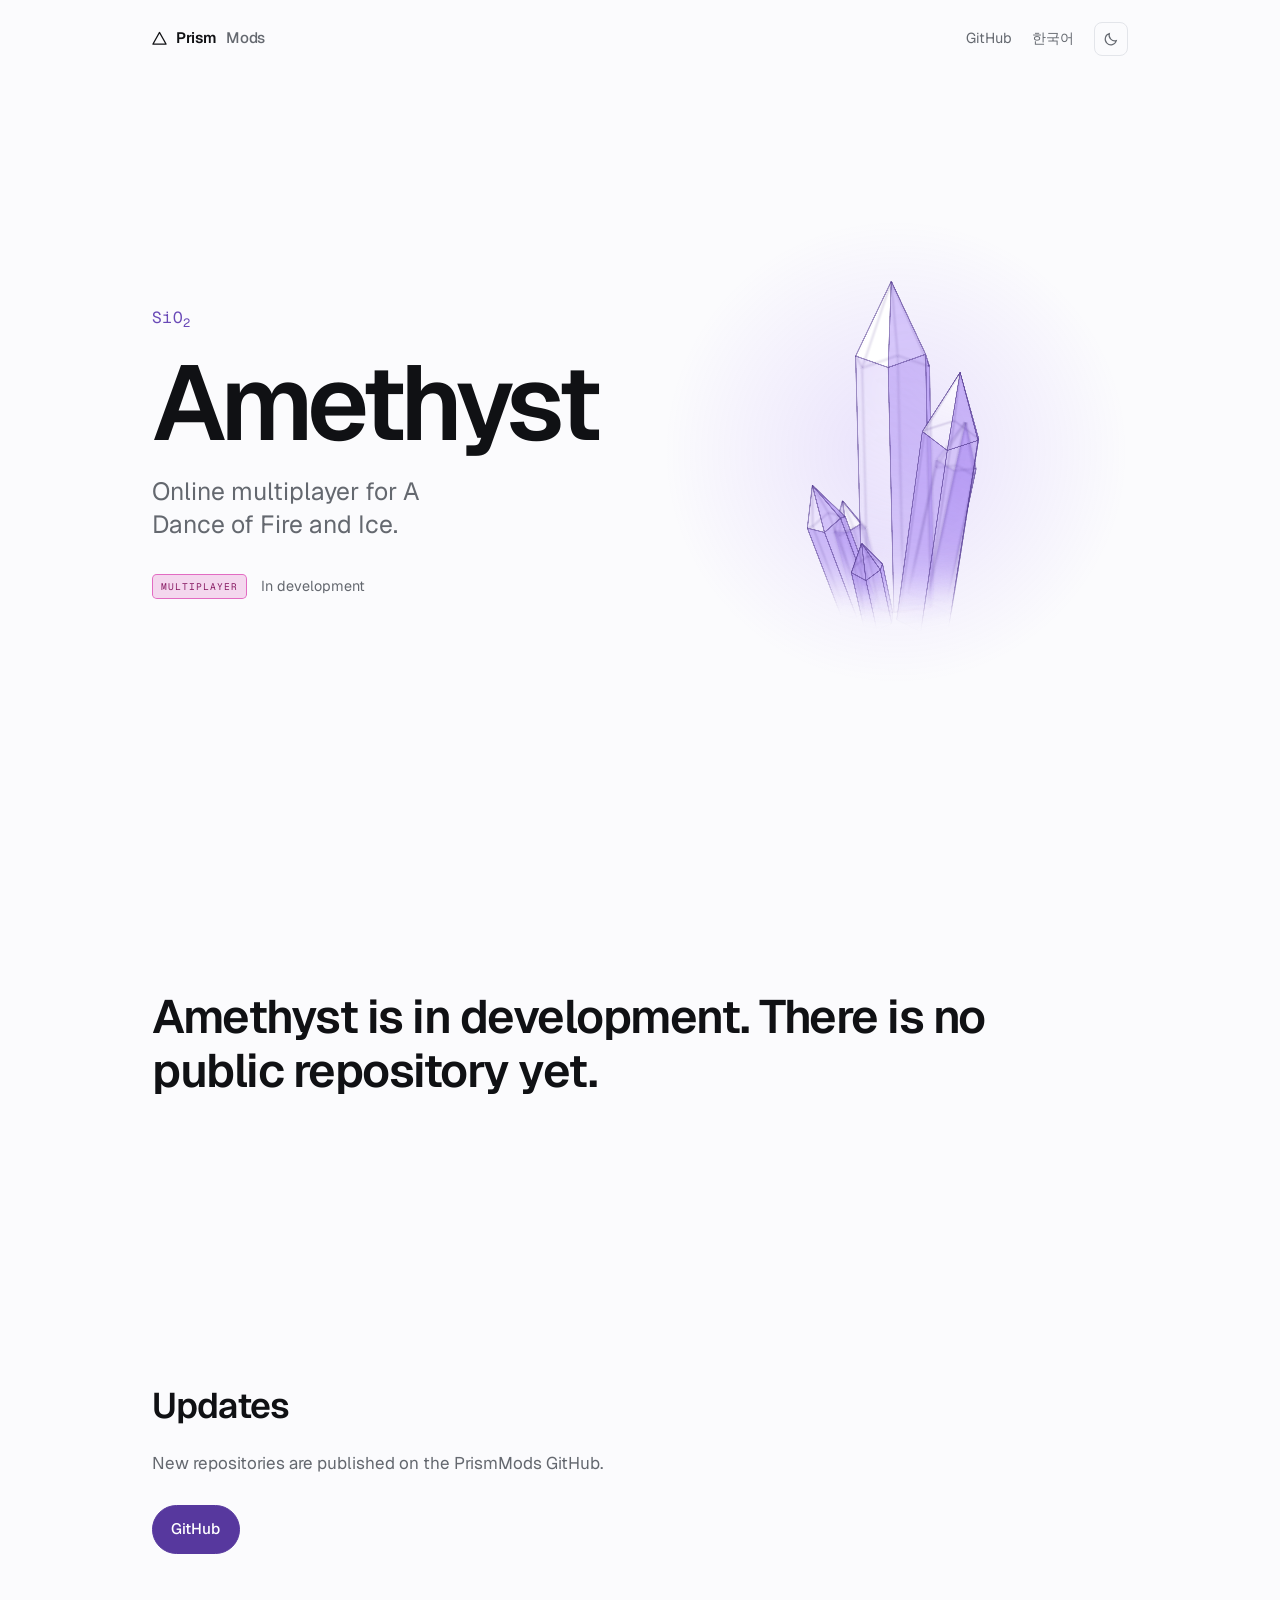
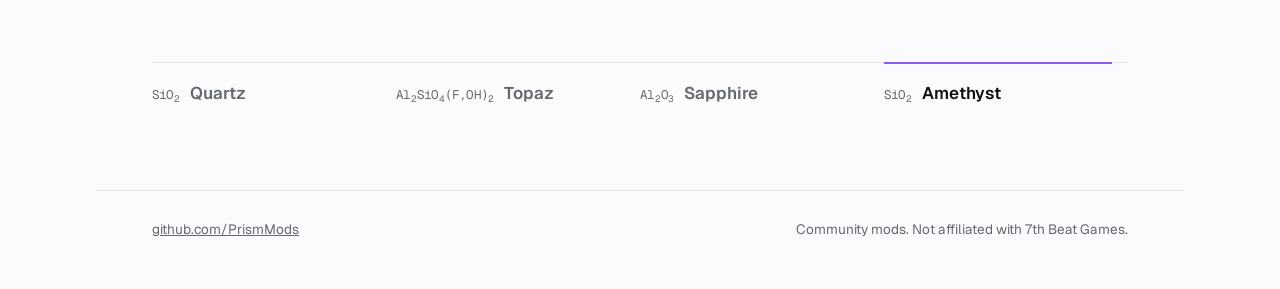
==== commit 38971326: "Rename Bismuth to Topaz, add mod logos, list Topaz second - Bismuth becomes Topaz across the site: i" ====
--- a/amethyst/index.html
+++ b/amethyst/index.html
@@ -90,9 +90,9 @@
     <nav class="pager" aria-label="Mods" data-i18n-label="PAGER_LABEL">
       <ul>
         <li style="--gem:#e8a3b4"><a href="../quartz/"><span class="formula">SiO<sub>2</sub></span>Quartz</a></li>
+        <li style="--gem:#f0703c"><a href="../topaz/"><span class="formula">Al<sub>2</sub>SiO<sub>4</sub>(F,OH)<sub>2</sub></span>Topaz</a></li>
         <li style="--gem:#3a6ff0"><a href="../sapphire/"><span
               class="formula">Al<sub>2</sub>O<sub>3</sub></span>Sapphire</a></li>
-        <li class="bismuth" style="--gem:#12b5a0"><a href="../bismuth/"><span class="formula">Bi</span>Bismuth</a></li>
         <li style="--gem:#8b5cf6"><a href="../amethyst/" aria-current="page"><span
               class="formula">SiO<sub>2</sub></span>Amethyst</a></li>
       </ul>
--- a/styles.css
+++ b/styles.css
@@ -542,7 +542,7 @@
   max-width: var(--measure);
   margin-inline: auto;
   background: linear-gradient(90deg,
-      #8b5cf6 0%, #3a6ff0 26%, #12b5a0 50%, #e0b33c 72%, #e8a3b4 100%);
+      #8b5cf6 0%, #3a6ff0 26%, #12b5a0 50%, #f0703c 72%, #e8a3b4 100%);
   opacity: 0.9;
   transform-origin: left center;
   animation: beam 950ms var(--out) 340ms both;
@@ -632,13 +632,7 @@
   transform: none;
 }
 
-/* Bismuth really is iridescent — it gets the only gradient edge. */
-.bismuth .row::before,
-.bismuth a::before {
-  background: linear-gradient(180deg, #12b5a0, #e0b33c 55%, #c05fd1);
-}
-
-/* Chemical formulae are case-sensitive: Bi is bismuth, BI is boron iodide. */
+/* Chemical formulae are case-sensitive: Co is cobalt, CO is carbon monoxide. */
 .formula {
   font-family: var(--mono);
   text-transform: none;
@@ -1480,7 +1474,7 @@
   stroke-linejoin: round;
 }
 
-/* Bismuth: HUD, key viewer, game UI editor. Defaults are Bismuth's own:
+/* Topaz: HUD, key viewer, game UI editor. Defaults are Topaz's own:
    " | " separators, grey-to-blue progress that turns gold at 100%. */
 .hud-stats p {
   display: flex;
@@ -2461,7 +2455,7 @@
 /* The tape travels its full length (the deepest note plus the visible track),
    and the keyframes below light each key while one of its notes crosses the
    key's top edge. Offsets are note depth ÷ 634, generated from the note
-   positions in bismuth/index.html; move a note and regenerate these. */
+   positions in topaz/index.html; move a note and regenerate these. */
 @keyframes rain {
   from {
     transform: none;
